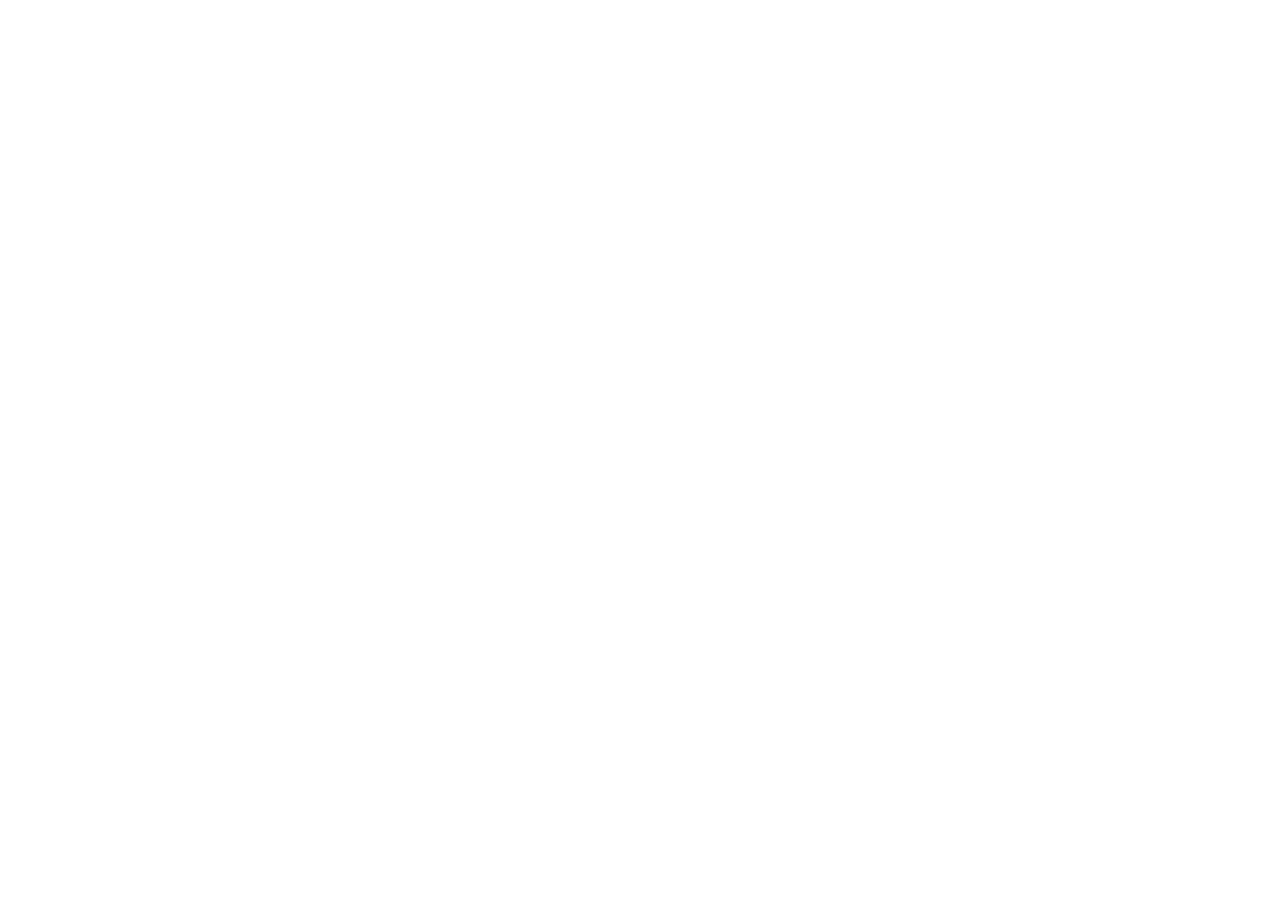
==== grid-layout/index.html @ 877081c7 "Initial commit, criando as pastas" ====
<!DOCTYPE html>
<html lang="en">
  <head>
    <meta charset="UTF-8" />
    <meta http-equiv="X-UA-Compatible" content="IE=edge" />
    <meta name="viewport" content="width=device-width, initial-scale=1.0" />
    <title>Document</title>
  </head>
  <body></body>
</html>
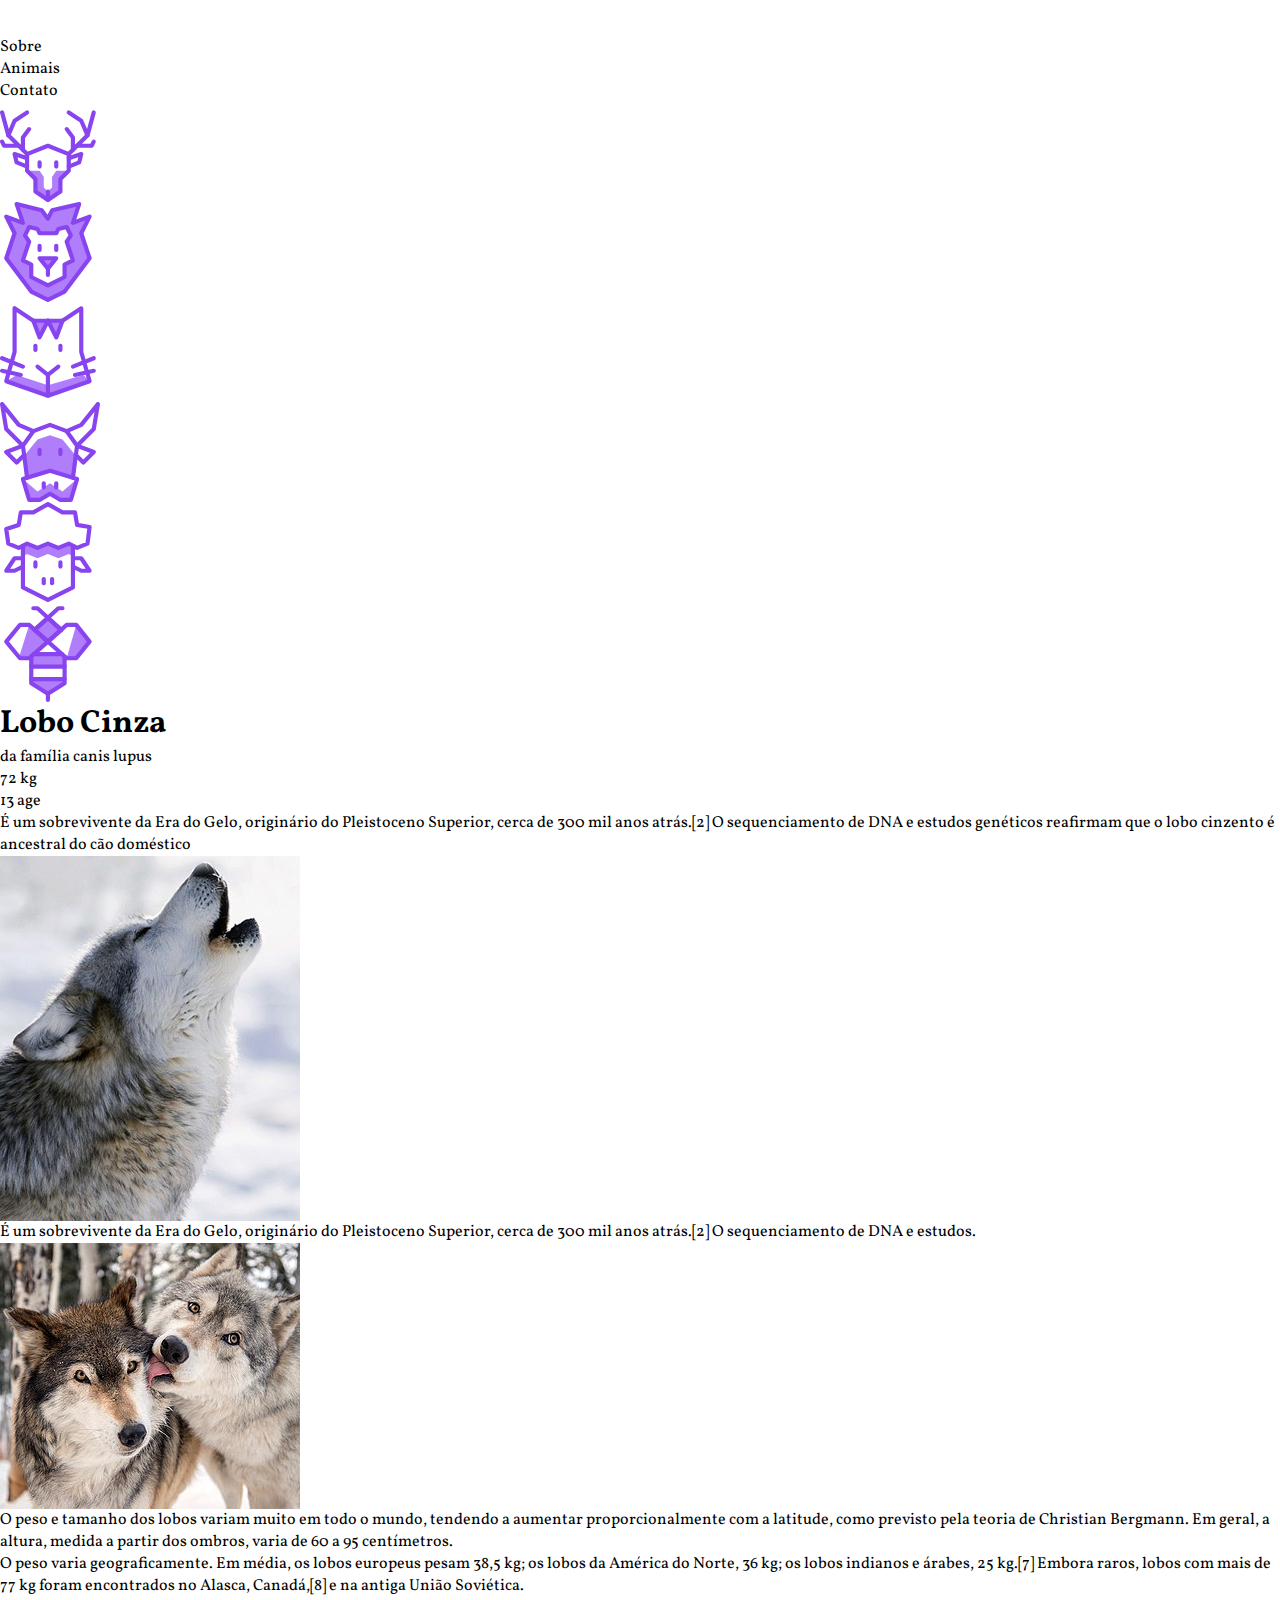
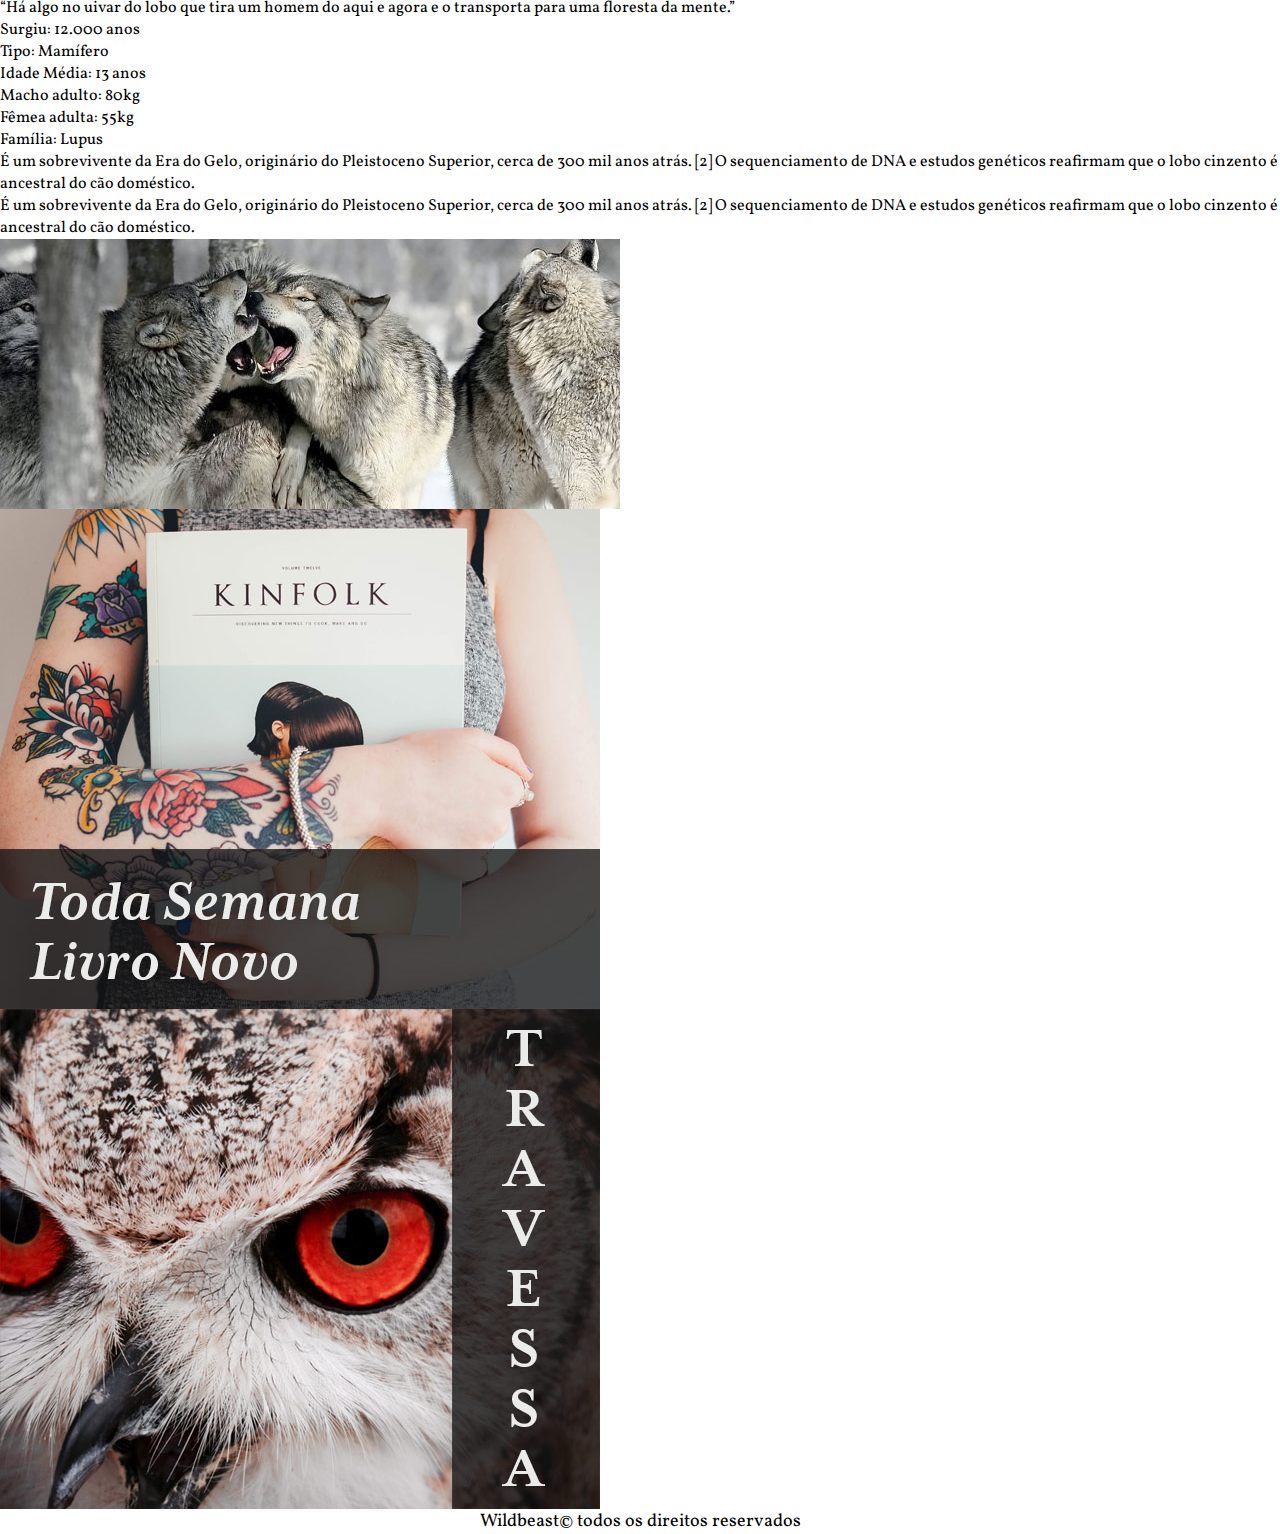
==== commit 39e555aa: "add: estrutura html do projeto widlbeast" ====
--- a/grid-layout/index.html
+++ b/grid-layout/index.html
@@ -1,10 +1,166 @@
 <!DOCTYPE html>
-<html lang="en">
+<html lang="pt-br">
   <head>
     <meta charset="UTF-8" />
     <meta http-equiv="X-UA-Compatible" content="IE=edge" />
     <meta name="viewport" content="width=device-width, initial-scale=1.0" />
-    <title>Document</title>
+    <meta
+      name="description"
+      content="Projeto criado no css grid layout origamid"
+    />
+    <link href="https://fonts.googleapis.com/css?family=Vollkorn:400,400i,700" rel="stylesheet">
+    <link rel="stylesheet" href="./css/style.css" />
+    <title>wildbeast</title>
   </head>
-  <body></body>
+  <body>
+    <div class="estrutura">
+    <header class="header-bg">
+      <nav class="header-menu">
+        <a class="logo" href="./"
+          ><img src="./img/wildbeast.svg" alt="logo" width="215" height="36"
+        /></a>
+        <ul class="header-links">
+          <li><a href="#sobre">Sobre</a></li>
+          <li><a href="#animais">Animais</a></li>
+          <li><a href="#contato">Contato</a></li>
+        </ul>
+      </nav>
+    </header>
+    <nav class="sidenav">
+      <ul class="sidenav-lista">
+        <li>
+          <a href="./"
+            ><img
+              src="./img/icones/cervo.svg"
+              alt="cervo"
+              width="100"
+              height="100"
+          /></a>
+        </li>
+        <li>
+          <a href="./"
+            ><img
+              src="./img/icones/leao.svg"
+              alt="cervo"
+              width="100"
+              height="100"
+          /></a>
+        </li>
+        <li>
+          <a href="./"
+            ><img
+              src="./img/icones/gato.svg"
+              alt="cervo"
+              width="100"
+              height="100"
+          /></a>
+        </li>
+        <li>
+          <a href="./"
+            ><img
+              src="./img/icones/vaca.svg"
+              alt="cervo"
+              width="100"
+              height="100"
+          /></a>
+        </li>
+        <li>
+          <a href="./"
+            ><img
+              src="./img/icones/ovelha.svg"
+              alt="cervo"
+              width="100"
+              height="100"
+          /></a>
+        </li>
+        <li>
+          <a href="./"
+            ><img
+              src="./img/icones/abelha.svg"
+              alt="cervo"
+              width="100"
+              height="100"
+          /></a>
+        </li>
+      </ul>
+    </nav>
+    <main class="content">
+      <div class="titulo">
+        <h1>Lobo Cinza</h1>
+        <span>da família canis lupus</span>
+      </div>
+      <div class="caracteristicas">
+        <div>
+          <span class="numero">72</span>
+          <span class="rotulo">kg</span>
+        </div>
+        <div>
+          <span class="numero">13</span>
+          <span class="rotulo">age</span>
+        </div>
+      </div>
+      <p>
+        É um sobrevivente da Era do Gelo, originário do Pleistoceno Superior,
+        cerca de 300 mil anos atrás.[2] O sequenciamento de DNA e estudos
+        genéticos reafirmam que o lobo cinzento é ancestral do cão doméstico
+      </p>
+      <img src="./img/wolf1.jpg" alt="lobo cinzento" />
+      <p>
+        É um sobrevivente da Era do Gelo, originário do Pleistoceno Superior,
+        cerca de 300 mil anos atrás.[2] O sequenciamento de DNA e estudos.
+      </p>
+      <img src="./img/wolf2.jpg" alt="casal de lobos" />
+      <p>
+        O peso e tamanho dos lobos variam muito em todo o mundo, tendendo a
+        aumentar proporcionalmente com a latitude, como previsto pela teoria de
+        Christian Bergmann. Em geral, a altura, medida a partir dos ombros,
+        varia de 60 a 95 centímetros.
+      </p>
+      <p>
+        O peso varia geograficamente. Em média, os lobos europeus pesam 38,5 kg;
+        os lobos da América do Norte, 36 kg; os lobos indianos e árabes, 25
+        kg.[7] Embora raros, lobos com mais de 77 kg foram encontrados no
+        Alasca, Canadá,[8] e na antiga União Soviética.
+      </p>
+      <blockquote class="citacao">
+        <p>
+          “Há algo no uivar do lobo que tira um homem do aqui e agora e o
+          transporta para uma floresta da mente.”
+        </p>
+      </blockquote>
+      <ul class="atributos">
+        <li>Surgiu: 12.000 anos</li>
+        <li>Tipo: Mamífero</li>
+        <li>Idade Média: 13 anos</li>
+        <li>Macho adulto: 80kg</li>
+        <li>Fêmea adulta: 55kg</li>
+        <li>Família: Lupus</li>
+      </ul>
+      <div class="informacoes">
+        <p>
+          É um sobrevivente da Era do Gelo, originário do Pleistoceno Superior,
+          cerca de 300 mil anos atrás. [2] O sequenciamento de DNA e estudos
+          genéticos reafirmam que o lobo cinzento é ancestral do cão doméstico.
+        </p>
+        <p>
+          É um sobrevivente da Era do Gelo, originário do Pleistoceno Superior,
+          cerca de 300 mil anos atrás. [2] O sequenciamento de DNA e estudos
+          genéticos reafirmam que o lobo cinzento é ancestral do cão doméstico.
+        </p>
+      </div>
+      <img src="./img/wolf3.jpg" alt="matilha de lobos" />
+    </main>
+    <aside class="anuncios">
+      <div class="anuncio-item">
+        <img src="./img/anuncio-1.jpg" alt="Livros" />
+      </div>
+      <div class="anuncio-item">
+        <img src="./img/anuncio-2.jpg" alt="coruja" />
+      </div>
+    </aside>
+    <footer class="footer">
+      <span>Wildbeast© todos os direitos reservados</span>
+    </footer>
+  </div>
+  </body>
 </html>
--- a/grid-layout/css/style.css
+++ b/grid-layout/css/style.css
@@ -0,0 +1,2 @@
+@import "./global.css";
+@import "./wildbeast.css";
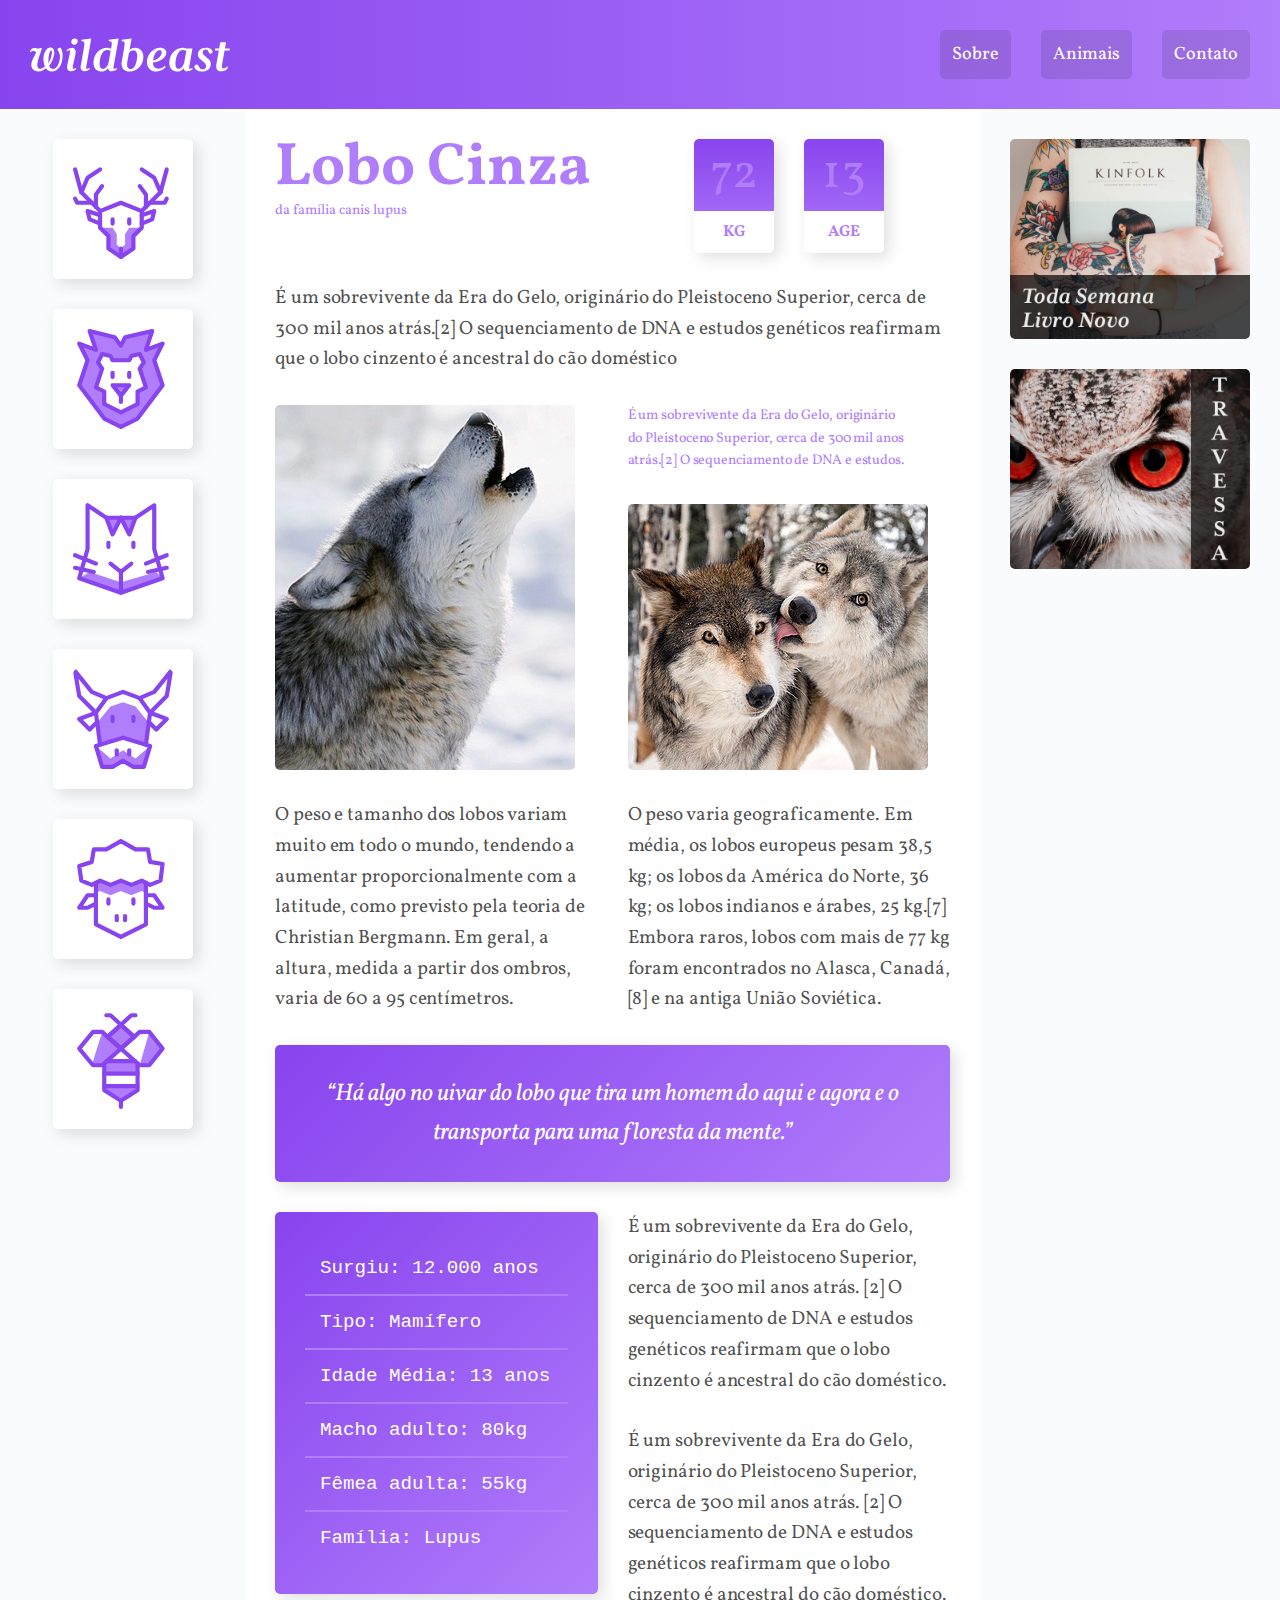
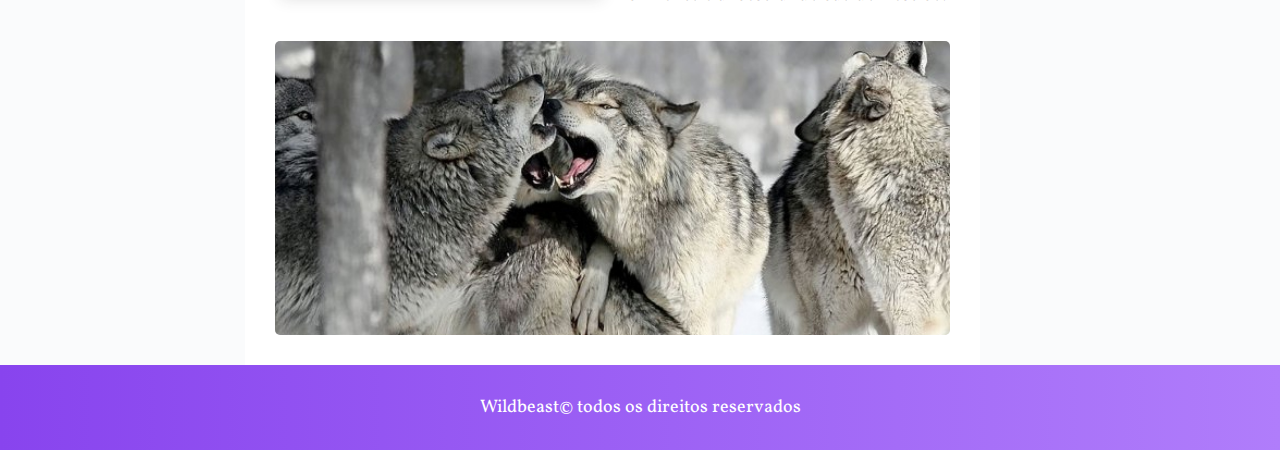
==== commit 6dc4b1f0: "Add: terminando o projeto de css grid" ====
--- a/grid-layout/index.html
+++ b/grid-layout/index.html
@@ -14,12 +14,12 @@
   </head>
   <body>
     <div class="estrutura">
-    <header class="header-bg">
-      <nav class="header-menu">
-        <a class="logo" href="./"
+    <header class="header">
+      <a class="logo" href="./"
           ><img src="./img/wildbeast.svg" alt="logo" width="215" height="36"
         /></a>
-        <ul class="header-links">
+      <nav>
+        <ul>
           <li><a href="#sobre">Sobre</a></li>
           <li><a href="#animais">Animais</a></li>
           <li><a href="#contato">Contato</a></li>
@@ -27,7 +27,7 @@
       </nav>
     </header>
     <nav class="sidenav">
-      <ul class="sidenav-lista">
+      <ul>
         <li>
           <a href="./"
             ><img
@@ -99,17 +99,17 @@
           <span class="rotulo">age</span>
         </div>
       </div>
-      <p>
+      <p class="col-wide">
         É um sobrevivente da Era do Gelo, originário do Pleistoceno Superior,
         cerca de 300 mil anos atrás.[2] O sequenciamento de DNA e estudos
         genéticos reafirmam que o lobo cinzento é ancestral do cão doméstico
       </p>
-      <img src="./img/wolf1.jpg" alt="lobo cinzento" />
-      <p>
+      <img class="img-1" src="./img/wolf1.jpg" alt="lobo cinzento" />
+      <p class="destaque">
         É um sobrevivente da Era do Gelo, originário do Pleistoceno Superior,
         cerca de 300 mil anos atrás.[2] O sequenciamento de DNA e estudos.
       </p>
-      <img src="./img/wolf2.jpg" alt="casal de lobos" />
+      <img class="img-2" src="./img/wolf2.jpg" alt="casal de lobos" />
       <p>
         O peso e tamanho dos lobos variam muito em todo o mundo, tendendo a
         aumentar proporcionalmente com a latitude, como previsto pela teoria de
@@ -122,7 +122,7 @@
         kg.[7] Embora raros, lobos com mais de 77 kg foram encontrados no
         Alasca, Canadá,[8] e na antiga União Soviética.
       </p>
-      <blockquote class="citacao">
+      <blockquote class="citacao col-wide">
         <p>
           “Há algo no uivar do lobo que tira um homem do aqui e agora e o
           transporta para uma floresta da mente.”
@@ -148,7 +148,7 @@
           genéticos reafirmam que o lobo cinzento é ancestral do cão doméstico.
         </p>
       </div>
-      <img src="./img/wolf3.jpg" alt="matilha de lobos" />
+      <img class="col-wide img-3" src="./img/wolf3.jpg" alt="matilha de lobos" />
     </main>
     <aside class="anuncios">
       <div class="anuncio-item">
